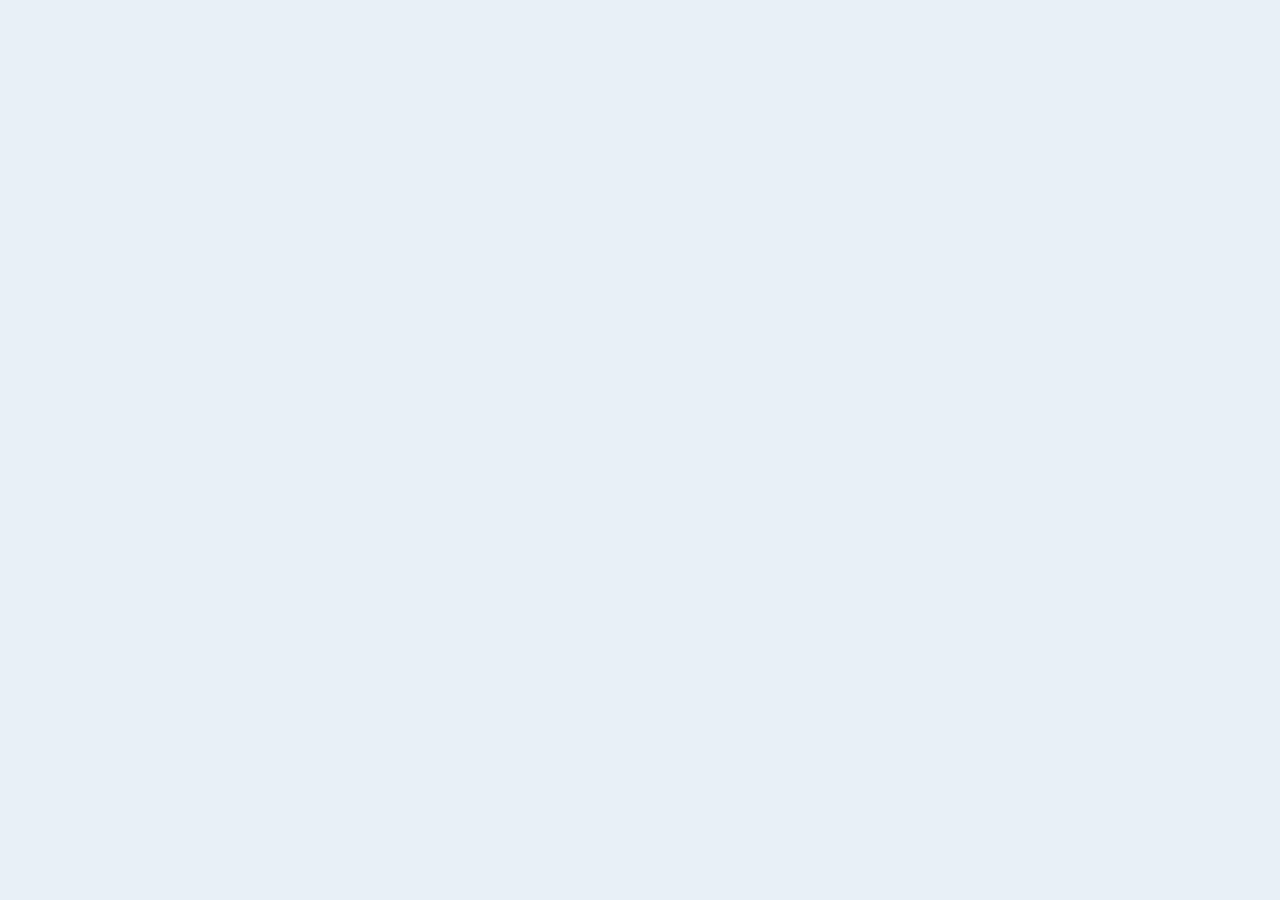
==== index.html @ 9a6587ba "Update index.html" ====
<!DOCTYPE html>
<html lang="en">
<head>
  <meta charset="UTF-8" />
  <meta name="viewport" content="width=device-width, initial-scale=1.0" />
  <title>Weather Dashboard</title>
</head>
<style>
  *{
    box-sizing: border-box;
    margin: 0;
    padding: 0;
  }
  :root {
    --navy: #1e3a4a;
    --teal: #2d7d9a;
    --orange: #f4891f;
    --bg: #e8f0f7;
    --card: #ffffff;
    --text: #1a2b35;
    --muted: #5a7a8a;
    --border: #cddbe5;
    --surface: #f0f7fb;
    --radius: 14px;
    }
  body { 
    background: var(--bg); 
    color: var(--text); 
    font-family: Arial, Helvetica, sans-serif; 
    min-height: 100vh; 
  }

  nav {
      position: sticky; top: 0; z-index: 100;
      display: flex; justify-content: space-between; align-items: center;
      background: var(--navy); padding: 14px 24px;
      box-shadow: 0 2px 8px rgba(0,0,0,0.2);
    }
  .nav-brand h1 { 
      color: #fff; 
      font-size: 20px; 
    }
  .nav-brand p  { 
    color: #a8c5d4; 
    font-size: 12px; 
    margin-top: 2px; 
  }
  #logoutBtn { 
    display: none; 
    background: transparent; 
    border: 1.5px solid #a8c5d4; 
    color: #a8c5d4; 
    padding: 6px 14px; 
    border-radius: 8px; 
    cursor: pointer; 
    font-size: 13px; 
  }
  #logoutBtn:hover { 
    background: rgba(255,255,255,0.1); 
  }
  #loginOverlay {
      position: fixed; inset: 0; z-index: 200;
      background: rgba(20,40,55,0.85);
      display: flex; align-items: center; justify-content: center;
    }
  .login-card {
      background: var(--card); border-radius: 18px;
      padding: 36px 32px; width: 340px;
      box-shadow: 0 8px 32px rgba(0,0,0,0.25);
    }
  .login-card h2 { 
    font-size: 22px; 
    color: var(--navy); 
    margin-bottom: 6px; 
  }
  .login-card p  { 
    font-size: 13px; 
    color: var(--muted); 
    margin-bottom: 24px; 
  }
  .login-card label { 
    display: block; 
    font-size: 12px; 
    font-weight: 600; 
    color: var(--muted); 
    text-transform: uppercase; 
    margin-bottom: 4px; 
  }
  .login-card input {
      width: 100%; 
      padding: 10px 12px; 
      border: 1.5px solid var(--border);
      border-radius: 8px; 
      font-size: 14px; 
      color: var(--text);
      margin-bottom: 14px; 
      outline: none;
    }
  .login-card input:focus { 
    border-color: var(--teal); 
  }
  #loginBtn { 
    width: 100%; 
    padding: 11px; 
    background: var(--orange); 
    border: none; 
    border-radius: 8px; 
    color: #fff; 
    font-size: 15px; 
    font-weight: 600; 
    cursor: pointer; 
  }
  #loginBtn:hover { 
    background: #e07a10; 
  }
  #loginError { 
    color: #c0392b; 
    font-size: 13px; 
    margin-top: 10px; 
    display: none; 
  }

  #publicBanner { 
    background: linear-gradient(135deg, var(--navy) 0%, var(--teal) 100%); 
    color: #fff; 
    padding: 40px 24px; 
    text-align: center; 
  }
  #publicBanner h2 { 
    font-size: 26px; 
    margin-bottom: 8px; 
  }
  #publicBanner p  { 
    font-size: 14px; 
    color: #b8d8e8; 
    margin-bottom: 20px; 
  }
  #loginPromptBtn { 
    background: var(--orange); 
    border: none; 
    color: #fff; 
    padding: 10px 24px; 
    border-radius: 8px; 
    font-size: 14px; 
    cursor: pointer; 
  }
  #loginPromptBtn:hover { 
    background: #e07a10; 
  }

  .container { 
    max-width: 980px; 
    margin: 0 auto; 
    padding: 24px; 
    display: grid; 
    grid-template-columns: 1fr 1fr; 
    gap: 16px; 
  }
  .card { 
    background: var(--card); 
    border-radius: var(--radius); 
    padding: 18px 20px; 
    border: 1px solid var(--border); 
  }
  .card h2 { 
    font-size: 11px; 
    color: var(--muted); 
    text-transform: uppercase; 
    letter-spacing: 0.8px; 
    margin-bottom: 14px; 
  }
  .span2 { 
    grid-column: span 2; 
  }

  .search-row { 
    display: flex; 
    gap: 8px; 
  }
  .search-row input { 
    flex: 1; 
    padding: 10px 14px; 
    border: 1.5px solid var(--border); 
    border-radius: 8px; font-size: 14px; 
    outline: none; color: var(--text); 
    background: #fff; 
  }
  .search-row input:focus { 
    border-color: var(--teal); 
  }
  .btn-primary { 
    background: var(--orange); 
    border: none; 
    color: #fff; 
    padding: 10px 18px; 
    border-radius: 8px; 
    cursor: pointer; 
    font-size: 14px; 
  }
  .btn-primary:hover { 
    background: #e07a10; 
  }

  #savedCitiesList { 
    display: flex; 
    flex-wrap: wrap; 
    gap: 8px; 
  }
  .city-chip { 
    background: #e8f4f8; 
    border: 1.5px solid var(--border); 
    border-radius: 20px; 
    padding: 6px 14px; 
    font-size: 13px; 
    cursor: pointer; 
    color: var(--navy); 
    display: flex; 
    align-items: center; 
    gap: 6px; 
  }
  .city-chip:hover { 
    background: #cde5f0; 
  }
  .city-chip .del { 
    color: var(--muted); 
    font-size: 15px; 
    line-height: 1; 
  }
  .city-chip .del:hover { 
    color: #c0392b; 
  }

  .weather-main { 
    display: flex; 
    align-items: center; 
    gap: 16px; 
    margin-bottom: 14px; 
  }
  .weather-icon { 
    font-size: 52px; 
    line-height: 1; 
  }
  .weather-info h3 { 
    font-size: 20px; 
    font-weight: 600; 
  }
  .weather-info .temp { 
    font-size: 38px; 
    font-weight: 700; 
    color: var(--teal); 
    line-height: 1.1; 
  }
  .weather-info .cond { 
    font-size: 14px; 
    color: var(--muted); 
  }
  .weather-stats { 
    display: grid; 
    grid-template-columns: 1fr 1fr; 
    gap: 8px; 
  }
  .stat-box { 
    background: var(--surface); 
    border-radius: 10px; 
    padding: 10px 12px; 
  }
  .stat-box .label { 
    font-size: 11px; 
    color: var(--muted); 
    text-transform: uppercase; 
  }
  .stat-box .val { 
    font-size: 18px; 
    font-weight: 600; 
    color: var(--navy); 
  }
  #saveCityBtn { 
    margin-top: 12px; 
    background: var(--teal); 
    border: none; 
    color: #fff; 
    padding: 8px 18px; 
    border-radius: 8px; 
    cursor: pointer; 
    font-size: 13px; 
  }
  #saveCityBtn:hover { 
    background: #246880; 
  }
  #saveCityBtn:disabled { 
    background: #a0c4d4; 
    cursor: default; 
  }

  #forecastContainer { 
    display: flex; 
    gap: 10px; 
    overflow-x: auto; 
    padding-bottom: 4px; 
  }
  .forecast-card { 
    min-width: 115px; 
    background: var(--surface); 
    border-radius: 10px; 
    padding: 12px; 
    text-align: center; 
    flex-shrink: 0; 
  }
  .forecast-card .day { 
    font-size: 11px; 
    color: var(--muted); 
    margin-bottom: 4px; 
  }
  .forecast-card .fc-icon { 
    font-size: 26px; 
  }
  .forecast-card .fc-temp { 
    font-size: 15px; 
    font-weight: 600; 
    color: var(--navy); 
  }
  .forecast-card .fc-feel { 
    font-size: 11px; 
    color: var(--teal); 
    margin-top: 2px; 
  }
  .forecast-card .fc-cond { 
    font-size: 11px; 
    color: var(--muted); 
    margin-top: 2px; 
    }
</style>
<script>

</script>
<body>

</body>
</html>
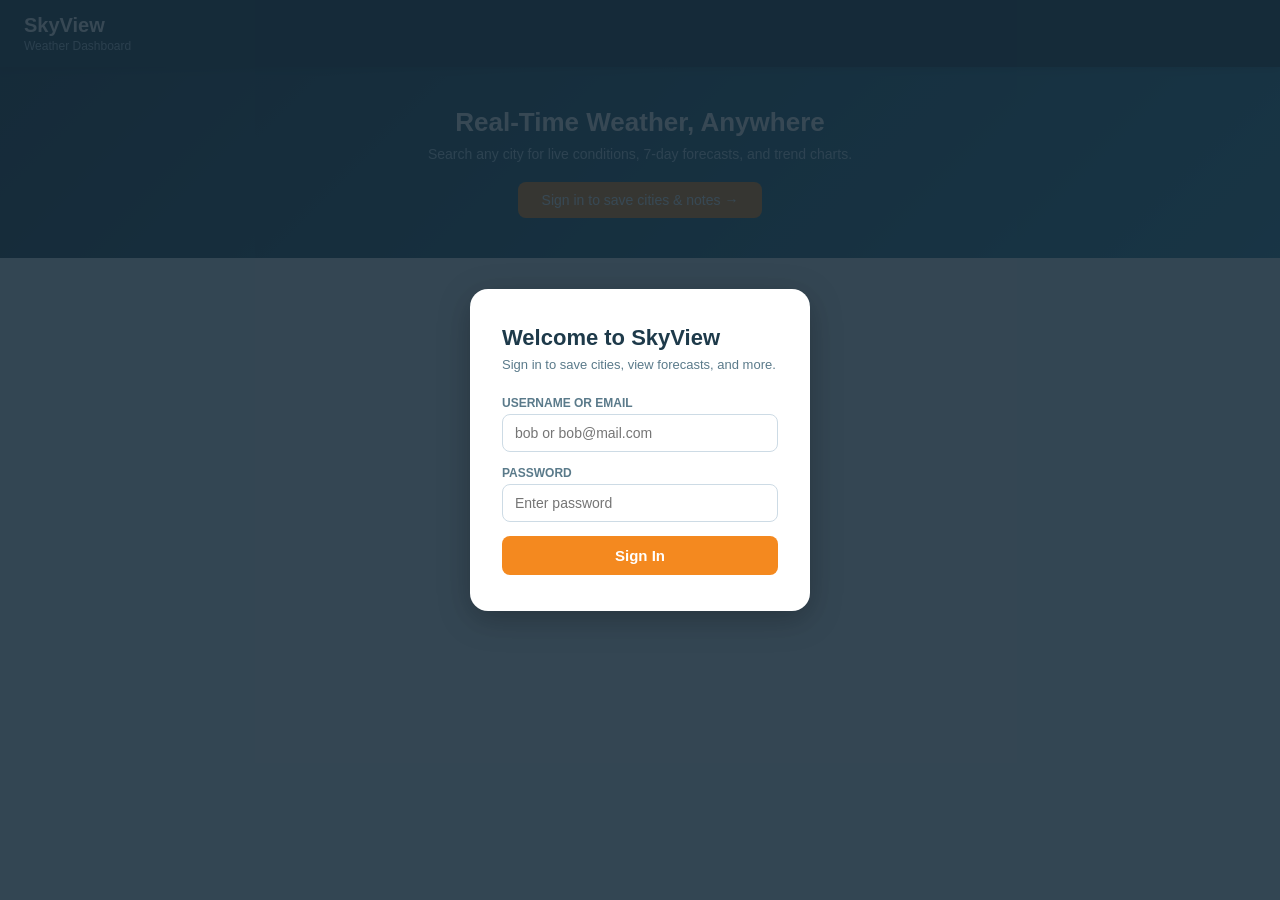
==== commit b6adb2bc: "Update index.html" ====
--- a/index.html
+++ b/index.html
@@ -328,12 +328,574 @@
     font-size: 11px; 
     color: var(--muted); 
     margin-top: 2px; 
+  }
+
+  .charts-grid { 
+    display: grid; 
+    grid-template-columns: 1fr 1fr 1fr; 
+    gap: 14px; 
+  }
+  .chart-box h3 { 
+    font-size: 11px; 
+    color: var(--muted); 
+    margin-bottom: 8px; 
+    text-transform: uppercase; 
+    letter-spacing: .5px; 
+  }
+  .chart-wrap { 
+    position: relative; 
+    height: 170px; 
+    width: 100%; 
+  }
+
+  .table-wrap { 
+    overflow-x: auto; 
+  }
+  table.hourly { 
+    width: 100%; 
+    border-collapse: collapse; 
+    font-size: 13px; 
+  }
+  table.hourly th { 
+    text-align: left; 
+    font-size: 11px; 
+    color: var(--muted); 
+    text-transform: uppercase; 
+    letter-spacing: .6px; 
+    padding: 6px 10px; 
+    border-bottom: 1px solid var(--border); 
+    font-weight: 600; 
+  }
+  table.hourly td { 
+    padding: 8px 10px; 
+    border-bottom: 1px solid var(--border); 
+    color: var(--text); 
+  }
+  table.hourly tr:last-child td { 
+    border-bottom: none; 
+  }
+  table.hourly tr:hover td { 
+    background: var(--surface); 
+  }
+  .badge { 
+    display: inline-block; 
+    padding: 2px 8px; 
+    border-radius: 20px; 
+    font-size: 11px; 
+    font-weight: 600; 
+  }
+  .badge-clear  { 
+    background: #e1f5ee; 
+    color: #085041; 
+  }
+  .badge-cloudy { 
+    background: #e6f1fb; 
+    color: #0c447c; 
+  }
+  .badge-rain   { 
+    background: #faeeda; 
+    color: #633806; 
+  }
+  .badge-storm  { 
+    background: #fcebeb; 
+    color: #791f1f; 
+  }
+
+  #weatherNote { 
+    width: 100%; 
+    min-height: 90px; 
+    padding: 10px 12px; 
+    border: 1.5px solid var(--border); 
+    border-radius: 8px; 
+    font-size: 14px; 
+    color: var(--text); 
+    resize: vertical; 
+    outline: none; 
+    background: #fff; 
+  }
+  #weatherNote:focus { 
+    border-color: var(--teal); }
+  #saveNoteBtn { 
+    margin-top: 8px; 
+    background: var(--teal); 
+    border: none; 
+    color: #fff; 
+    padding: 8px 18px; 
+    border-radius: 8px; 
+    cursor: pointer; 
+    font-size: 13px; 
+  }
+  #saveNoteBtn:hover { 
+    background: #246880; 
+  }
+  #noteCity { 
+    font-size: 12px; 
+    color: var(--muted); 
+    margin-bottom: 6px; 
+  }
+  .spinner { 
+    display: inline-block; 
+    width: 22px; 
+    height: 22px; 
+    border: 3px solid #cde5f0; 
+    border-top-color: var(--teal); 
+    border-radius: 50%; 
+    animation: spin 0.7s linear infinite; 
+  }
+  @keyframes spin { 
+    to { transform: rotate(360deg); } 
+  }
+  .loading-row { 
+    display: flex; 
+    align-items: center; 
+    gap: 10px; 
+    color: var(--muted); 
+    font-size: 14px; 
+    padding: 8px 0; 
+  }
+
+  #toast { 
+    position: fixed; 
+    bottom: 24px; 
+    right: 24px; 
+    background: var(--navy); 
+    color: #fff; 
+    padding: 12px 20px; 
+    border-radius: 10px; 
+    font-size: 14px; 
+    opacity: 0; 
+    transition: opacity 0.3s; 
+    pointer-events: none; 
+    z-index: 300; 
+  }
+  #toast.show { 
+    opacity: 1; 
     }
+
+  @media(max-width: 700px) {
+    .container { grid-template-columns: 1fr; }
+    .span2 { grid-column: span 1; }
+    .charts-grid { grid-template-columns: 1fr; }
+  }
+
 </style>
 <script>
+  const VALID = { 
+    usernames: ['bob'], 
+    emails: ['bob@mail.com'], 
+    password: 'bobpass' 
+  };
+  let currentUser = null;
+  let currentCity = null;
+  let precipChartInst = null, windChartInst = null, cloudChartInst = null;
+
+  document.getElementById('loginBtn').addEventListener('click', doLogin);
+  document.getElementById('usernameInput').addEventListener('keydown', e => { 
+    if (e.key === 'Enter') doLogin(); });
+  document.getElementById('passwordInput').addEventListener('keydown', e => { 
+    if (e.key === 'Enter') doLogin(); });
+  document.getElementById('logoutBtn').addEventListener('click', doLogout);
+  document.getElementById('loginPromptBtn').addEventListener('click', () => {
+  document.getElementById('loginOverlay').style.display = 'flex';});
+
+  function doLogin() {
+  const u = document.getElementById('usernameInput').value.trim().toLowerCase();
+  const p = document.getElementById('passwordInput').value;
+  const err = document.getElementById('loginError');
+  if ((VALID.usernames.includes(u) || VALID.emails.includes(u)) && p === VALID.password) {
+    currentUser = u;
+    document.getElementById('loginOverlay').style.display = 'none';
+    document.getElementById('logoutBtn').style.display = 'block';
+    document.getElementById('appContainer').style.display = 'grid';
+    document.getElementById('loginPromptBtn').style.display = 'none';
+    err.style.display = 'none';
+    renderSavedCities();
+  } else {
+    err.style.display = 'block';
+  }
+
+  function doLogout() {
+  currentUser = null; currentCity = null;
+  document.getElementById('logoutBtn').style.display = 'none';
+  document.getElementById('appContainer').style.display = 'none';
+  document.getElementById('loginPromptBtn').style.display = 'inline-block';
+  document.getElementById('loginOverlay').style.display = 'flex';
+  document.getElementById('usernameInput').value = '';
+  document.getElementById('passwordInput').value = '';
+  }
+  }
+
+  const WMO_MAP = {
+  0:  ['Clear sky',            '☀️',  'clear'],
+  1:  ['Mainly clear',         '🌤️', 'clear'],
+  2:  ['Partly cloudy',        '⛅',  'cloudy'],
+  3:  ['Overcast',             '☁️',  'cloudy'],
+  45: ['Foggy',                '🌫️', 'cloudy'],
+  48: ['Icy fog',              '🌫️', 'cloudy'],
+  51: ['Light drizzle',        '🌦️', 'rain'],
+  53: ['Drizzle',              '🌦️', 'rain'],
+  55: ['Heavy drizzle',        '🌧️', 'rain'],
+  61: ['Slight rain',          '🌧️', 'rain'],
+  63: ['Moderate rain',        '🌧️', 'rain'],
+  65: ['Heavy rain',           '🌧️', 'rain'],
+  71: ['Slight snow',          '🌨️', 'rain'],
+  73: ['Moderate snow',        '🌨️', 'rain'],
+  75: ['Heavy snow',           '❄️',  'rain'],
+  80: ['Showers',              '🌦️', 'rain'],
+  81: ['Moderate showers',     '🌧️', 'rain'],
+  82: ['Violent showers',      '⛈️', 'storm'],
+  95: ['Thunderstorm',         '⛈️', 'storm'],
+  96: ['Thunderstorm + hail',  '⛈️', 'storm'],
+  99: ['Heavy thunderstorm',   '⛈️', 'storm'],
+  };
+
+  function wmoInfo(code) { 
+    return WMO_MAP[code] || ['Unknown', '🌡️', 'cloudy']; 
+  }
+  function badgeClass(type) {
+  return { clear: 'badge-clear', cloudy: 'badge-cloudy', rain: 'badge-rain', storm: 'badge-storm' }[type] || 'badge-cloudy';
+  }
+
+  document.getElementById('searchBtn').addEventListener('click', doSearch);
+  document.getElementById('cityInput').addEventListener('keydown', e => { if (e.key === 'Enter') doSearch(); });
+ 
+  async function doSearch() {
+  const q = document.getElementById('cityInput').value.trim();
+  if (!q) return;
+  showLoading();
+  try {
+    const geoRes = await fetch(`https://geocoding-api.open-meteo.com/v1/search?name=${encodeURIComponent(q)}&count=1&language=en&format=json`);
+    const geoData = await geoRes.json();
+    if (!geoData.results?.length) { showToast('City not found.'); clearDisplay(); return; }
+    await fetchWeather(geoData.results[0]);
+  } catch (e) { showToast('Network error. Check your connection.'); clearDisplay(); }
+  }
+
+  async function fetchWeather(loc) {
+  const { latitude, longitude, name, country } = loc;
+  const url = `https://api.open-meteo.com/v1/forecast`
+    + `?latitude=${latitude}&longitude=${longitude}`
+    + `&daily=apparent_temperature_max,weathercode,temperature_2m_max,temperature_2m_min`
+    + `&hourly=precipitation,weather_code,cloud_cover,wind_speed_10m,temperature_2m,relative_humidity_2m`
+    + `&current=temperature_2m,relative_humidity_2m,weathercode,windspeed_10m`
+    + `&timezone=auto`
+    + `&forecast_days=7`;
+ 
+  const res = await fetch(url);
+  if (!res.ok) throw new Error(`API ${res.status}`);
+  const data = await res.json();
+ 
+  currentCity = { name, country, lat: latitude, lon: longitude };
+  renderCurrentWeather(data, name, country);
+  renderForecast(data);
+  renderCharts(data);
+  renderHourlyTable(data);
+  renderNoteFor(name);
+  }
+
+  function showLoading() {
+  document.getElementById('weatherDisplay').innerHTML = '<div class="loading-row"><div class="spinner"></div> Fetching weather…</div>';
+  document.getElementById('forecastContainer').innerHTML = '<div class="loading-row"><div class="spinner"></div></div>';
+  document.getElementById('hourlyBody').innerHTML = '<tr><td colspan="5" style="color:var(--muted);padding:12px 10px;">Loading…</td></tr>';
+  }
+ 
+  function clearDisplay() {
+  document.getElementById('weatherDisplay').innerHTML = '<p style="color:var(--muted);font-size:14px;">Search for a city to see current conditions.</p>';
+  document.getElementById('forecastContainer').innerHTML = '<p style="color:var(--muted);font-size:13px;">Forecast will appear after a search.</p>';
+  document.getElementById('hourlyBody').innerHTML = '<tr><td colspan="5" style="color:var(--muted);padding:12px 10px;">Data will appear after a search.</td></tr>';
+  }
+
+  function renderCurrentWeather(data, name, country) {
+  const c = data.current;
+  const ch = new Date().getHours();
+  const [cond, icon] = wmoInfo(c.weathercode);
+  const feelMax = Math.round(data.daily.apparent_temperature_max[0]);
+  const isSaved = getSavedCities().some(s => s.name === name);
+ 
+  document.getElementById('weatherDisplay').innerHTML = `
+    <div class="weather-main">
+      <div class="weather-icon">${icon}</div>
+      <div class="weather-info">
+        <h3>${name}, ${country}</h3>
+        <div class="temp">${Math.round(c.temperature_2m)}°C</div>
+        <div class="cond">${cond} &nbsp;·&nbsp; Feels like max: ${feelMax}°C</div>
+      </div>
+    </div>
+    <div class="weather-stats">
+      <div class="stat-box"><div class="label">Humidity</div><div class="val">${c.relative_humidity_2m}%</div></div>
+      <div class="stat-box"><div class="label">Wind Speed</div><div class="val">${Math.round(c.windspeed_10m)} km/h</div></div>
+      <div class="stat-box"><div class="label">Precipitation</div><div class="val">${(data.hourly.precipitation[ch] ?? 0).toFixed(1)} mm</div></div>
+      <div class="stat-box"><div class="label">Cloud Cover</div><div class="val">${Math.round(data.hourly.cloud_cover[ch])}%</div></div>
+    </div>
+    <button id="saveCityBtn" ${isSaved ? 'disabled' : ''}>${isSaved ? '✓ Saved' : '+ Save City'}</button>
+  `;
+  document.getElementById('saveCityBtn').addEventListener('click', () => saveCity(name, country));
+  }
+
+  function renderForecast(data) {
+  const { time, apparent_temperature_max, weathercode, temperature_2m_max, temperature_2m_min } = data.daily;
+  let html = '';
+  time.forEach((dt, i) => {
+    const label = i === 0 ? 'Today' : new Date(dt + 'T00:00:00').toLocaleDateString('en-US', { weekday: 'short', month: 'short', day: 'numeric' });
+    const [cond, icon] = wmoInfo(weathercode[i]);
+    html += `<div class="forecast-card">
+      <div class="day">${label}</div>
+      <div class="fc-icon">${icon}</div>
+      <div class="fc-temp">${Math.round(temperature_2m_max[i])}° / ${Math.round(temperature_2m_min[i])}°</div>
+      <div class="fc-feel">Feels ${Math.round(apparent_temperature_max[i])}°C</div>
+      <div class="fc-cond">${cond}</div>
+    </div>`;
+  });
+  document.getElementById('forecastContainer').innerHTML = html;
+  }
+
+  function renderCharts(data) {
+  const ch = new Date().getHours();
+  const times  = data.hourly.time.slice(ch, ch + 24);
+  const precip = data.hourly.precipitation.slice(ch, ch + 24);
+  const wind   = data.hourly.wind_speed_10m.slice(ch, ch + 24);
+  const cloud  = data.hourly.cloud_cover.slice(ch, ch + 24);
+ 
+  const labels = times.map(t => {
+    const h = new Date(t).getHours();
+    return h === 0 ? '12am' : h < 12 ? `${h}am` : h === 12 ? '12pm' : `${h - 12}pm`;
+  });
+ 
+  const base = {
+    responsive: true, maintainAspectRatio: false,
+    plugins: { legend: { display: false } },
+    elements: { point: { radius: 2 } },
+    scales: {
+      x: { ticks: { maxTicksLimit: 8, font: { size: 10 }, color: '#5a7a8a' }, grid: { color: 'rgba(0,0,0,0.05)' } },
+      y: { ticks: { font: { size: 10 }, color: '#5a7a8a' }, grid: { color: 'rgba(0,0,0,0.05)' } }
+    }
+  };
+ 
+  if (precipChartInst) precipChartInst.destroy();
+  precipChartInst = new Chart(document.getElementById('precipChart'), {
+    type: 'bar',
+    data: { labels, datasets: [{ data: precip, backgroundColor: '#378add', borderRadius: 3 }] },
+    options: { ...base }
+  });
+ 
+  if (windChartInst) windChartInst.destroy();
+  windChartInst = new Chart(document.getElementById('windChart'), {
+    type: 'line',
+    data: { labels, datasets: [{ data: wind, borderColor: '#1d9e75', backgroundColor: 'rgba(29,158,117,0.08)', fill: true, tension: 0.4 }] },
+    options: { ...base }
+  });
+ 
+  if (cloudChartInst) cloudChartInst.destroy();
+  cloudChartInst = new Chart(document.getElementById('cloudChart'), {
+    type: 'line',
+    data: { labels, datasets: [{ data: cloud, borderColor: '#ba7517', backgroundColor: 'rgba(186,117,23,0.08)', fill: true, tension: 0.4, borderDash: [4, 3] }] },
+    options: { ...base, scales: { ...base.scales, y: { ...base.scales.y, min: 0, max: 100 } } }
+  });
+ }
+
+ function renderHourlyTable(data) {
+  const ch = new Date().getHours();
+  let rows = '';
+  for (let i = 0; i < 12; i++) {
+    const idx = ch + i;
+    const t = data.hourly.time[idx];
+    const h = new Date(t).getHours();
+    const timeLabel = h === 0 ? '12:00 am' : h < 12 ? `${h}:00 am` : h === 12 ? '12:00 pm' : `${h - 12}:00 pm`;
+    const code = data.hourly.weather_code[idx] ?? 0;
+    const [cond, , type] = wmoInfo(code);
+    rows += `<tr>
+      <td>${timeLabel}</td>
+      <td>${(data.hourly.precipitation[idx] ?? 0).toFixed(1)}</td>
+      <td>${Math.round(data.hourly.cloud_cover[idx] ?? 0)}%</td>
+      <td>${Math.round(data.hourly.wind_speed_10m[idx] ?? 0)}</td>
+      <td><span class="badge ${badgeClass(type)}">${cond}</span></td>
+    </tr>`;
+  }
+  document.getElementById('hourlyBody').innerHTML = rows;
+  }
+
+  function getSavedCities() { return JSON.parse(localStorage.getItem('skyview_cities') || '[]'); }
+  function setSavedCities(arr) { localStorage.setItem('skyview_cities', JSON.stringify(arr)); }
+ 
+  function saveCity(name, country) {
+  const saved = getSavedCities();
+  if (!saved.some(s => s.name === name)) { saved.push({ name, country }); setSavedCities(saved); }
+  renderSavedCities();
+  const btn = document.getElementById('saveCityBtn');
+  if (btn) { btn.textContent = '✓ Saved'; btn.disabled = true; }
+  showToast(`${name} saved!`);
+  }
+ 
+  function removeCity(name) {
+  setSavedCities(getSavedCities().filter(s => s.name !== name));
+  renderSavedCities();
+  showToast(`${name} removed.`);
+  }
+ 
+  function renderSavedCities() {
+  const saved = getSavedCities();
+  const el = document.getElementById('savedCitiesList');
+  if (!saved.length) { el.innerHTML = '<span style="color:var(--muted);font-size:13px;">No saved cities yet.</span>'; return; }
+  el.innerHTML = saved.map(s => `
+    <span class="city-chip" data-name="${s.name}" data-country="${s.country}">
+      ${s.name}
+      <span class="del" data-del="${s.name}">×</span>
+    </span>
+  `).join('');
+  el.querySelectorAll('.city-chip').forEach(chip => {
+    chip.addEventListener('click', async e => {
+      if (e.target.dataset.del) { removeCity(e.target.dataset.del); return; }
+      const name = chip.dataset.name, country = chip.dataset.country;
+      document.getElementById('cityInput').value = name;
+      showLoading();
+      try {
+        const geoRes = await fetch(`https://geocoding-api.open-meteo.com/v1/search?name=${encodeURIComponent(name)}&count=5&language=en&format=json`);
+        const geoData = await geoRes.json();
+        const loc = geoData.results?.find(r => r.name === name && r.country === country) || geoData.results?.[0];
+        if (loc) await fetchWeather(loc);
+      } catch (e) { showToast('Error loading city.'); }
+    });
+  });
+  }
+
+  function getNotes() { return JSON.parse(localStorage.getItem('skyview_notes') || '{}'); }
+  function setNotes(obj) { localStorage.setItem('skyview_notes', JSON.stringify(obj)); }
+ 
+  function renderNoteFor(cityName) {
+  const nc = document.getElementById('noteCity');
+  document.getElementById('weatherNote').value = getNotes()[cityName] || '';
+  nc.style.display = 'block';
+  nc.textContent = `Note for: ${cityName}`;
+  }
+ 
+  document.getElementById('saveNoteBtn').addEventListener('click', () => {
+  if (!currentCity) { showToast('Search for a city first.'); return; }
+  const notes = getNotes();
+  notes[currentCity.name] = document.getElementById('weatherNote').value;
+  setNotes(notes);
+  showToast('Note saved!');
+  });
+
+  function showToast(msg) {
+  const t = document.getElementById('toast');
+  t.textContent = msg;
+  t.classList.add('show');
+  setTimeout(() => t.classList.remove('show'), 2500);
+  }
 
 </script>
 <body>
-
+  <div id="loginOverlay">
+    <div class="login-card">
+      <h2>Welcome to SkyView</h2>
+      <p>Sign in to save cities, view forecasts, and more.</p>
+      <label for="usernameInput">Username or Email</label>
+      <input type="text" id="usernameInput" placeholder="bob or bob@mail.com" />
+      <label for="passwordInput">Password</label>
+      <input type="password" id="passwordInput" placeholder="Enter password" />
+      <button id="loginBtn">Sign In</button>
+      <p id="loginError">Invalid credentials. Try bob / bobpass</p>
+      </div>
+  </div>
+
+  <nav>
+    <div class="nav-brand">
+      <h1>SkyView</h1>
+      <p>Weather Dashboard</p>
+    </div>
+    <button id="logoutBtn">Sign Out</button>
+  </nav>
+
+  <div id="publicBanner">
+    <h2>Real-Time Weather, Anywhere</h2>
+    <p>Search any city for live conditions, 7-day forecasts, and trend charts.</p>
+    <button id="loginPromptBtn">Sign in to save cities &amp; notes →</button>
+  </div>
+
+  <div class="container" id="appContainer" style="display:none;">
+
+    <div class="card span2">
+      <h2>Search City</h2>
+        <div class="search-row">
+          <input type="text" id="cityInput" placeholder="Enter city name (e.g. London, Tokyo, Port of Spain...)" />
+          <button class="btn-primary" id="searchBtn">Search</button>
+        </div>
+      </div>
+    
+    <div class="card">
+      <h2>Saved Cities</h2>
+      <div id="savedCitiesList">
+        <span style="color:var(--muted);font-size:13px;">No saved cities yet.</span>
+      </div>
+    </div>
+
+    <div class="card">
+      <h2>Current Weather</h2>
+        <div id="weatherDisplay">
+          <p style="color:var(--muted);font-size:14px;">Search for a city to see current conditions.</p>
+        </div>
+      </div>
+
+      <div class="card span2">
+        <h2>7-Day Forecast</h2>
+        <div id="forecastContainer">
+          <p style="color:var(--muted);font-size:13px;">Forecast will appear after a search.</p>
+        </div>
+      </div>
+
+    <div class="card span2">
+        <h2>24-Hour Trends</h2>
+        <div class="charts-grid">
+          <div class="chart-box">
+            <h3>Precipitation (mm)</h3>
+          <div class="chart-wrap">
+            <canvas id="precipChart" role="img" aria-label="Precipitation over next 24 hours">Precipitation data.</canvas>
+          </div>
+        </div>
+        <div class="chart-box">
+          <h3>Wind Speed (km/h)</h3>
+          <div class="chart-wrap">
+            <canvas id="windChart" role="img" aria-label="Wind speed over next 24 hours">Wind speed data.</canvas>
+          </div>
+        </div>
+        <div class="chart-box">
+          <h3>Cloud Cover (%)</h3>
+          <div class="chart-wrap">
+            <canvas id="cloudChart" role="img" aria-label="Cloud cover over next 24 hours">Cloud cover data.</canvas></div>
+        </div>
+      </div>
+     </div>
+
+     <div class="card span2">
+      <h2>Hourly Breakdown (next 12 hours)</h2>
+      <div class="table-wrap">
+        <table class="hourly">
+          <thead><tr>
+            <th>Time</th>
+            <th>Precip (mm)</th>
+            <th>Cloud Cover</th>
+            <th>Wind (km/h)</th>
+            <th>Condition</th>
+            </tr></thead>
+          <tbody id="hourlyBody"><tr>
+            <td colspan="5" style="color:var(--muted);padding:12px 10px;">Data will appear after a search.</td>
+            </tr>
+          </tbody>
+        </table>
+      </div>
+    </div>
+
+    <div class="card span2">
+      <h2>My Notes</h2>
+      <p id="noteCity" style="display:none;"></p>
+      <textarea id="weatherNote" placeholder="Write notes about this city's weather..."></textarea>
+      <br/>
+      <button id="saveNoteBtn">Save Note</button>
+    </div>
+ 
+  </div>
+ 
+  <div id="toast"></div>
+  
 </body>
 </html>
